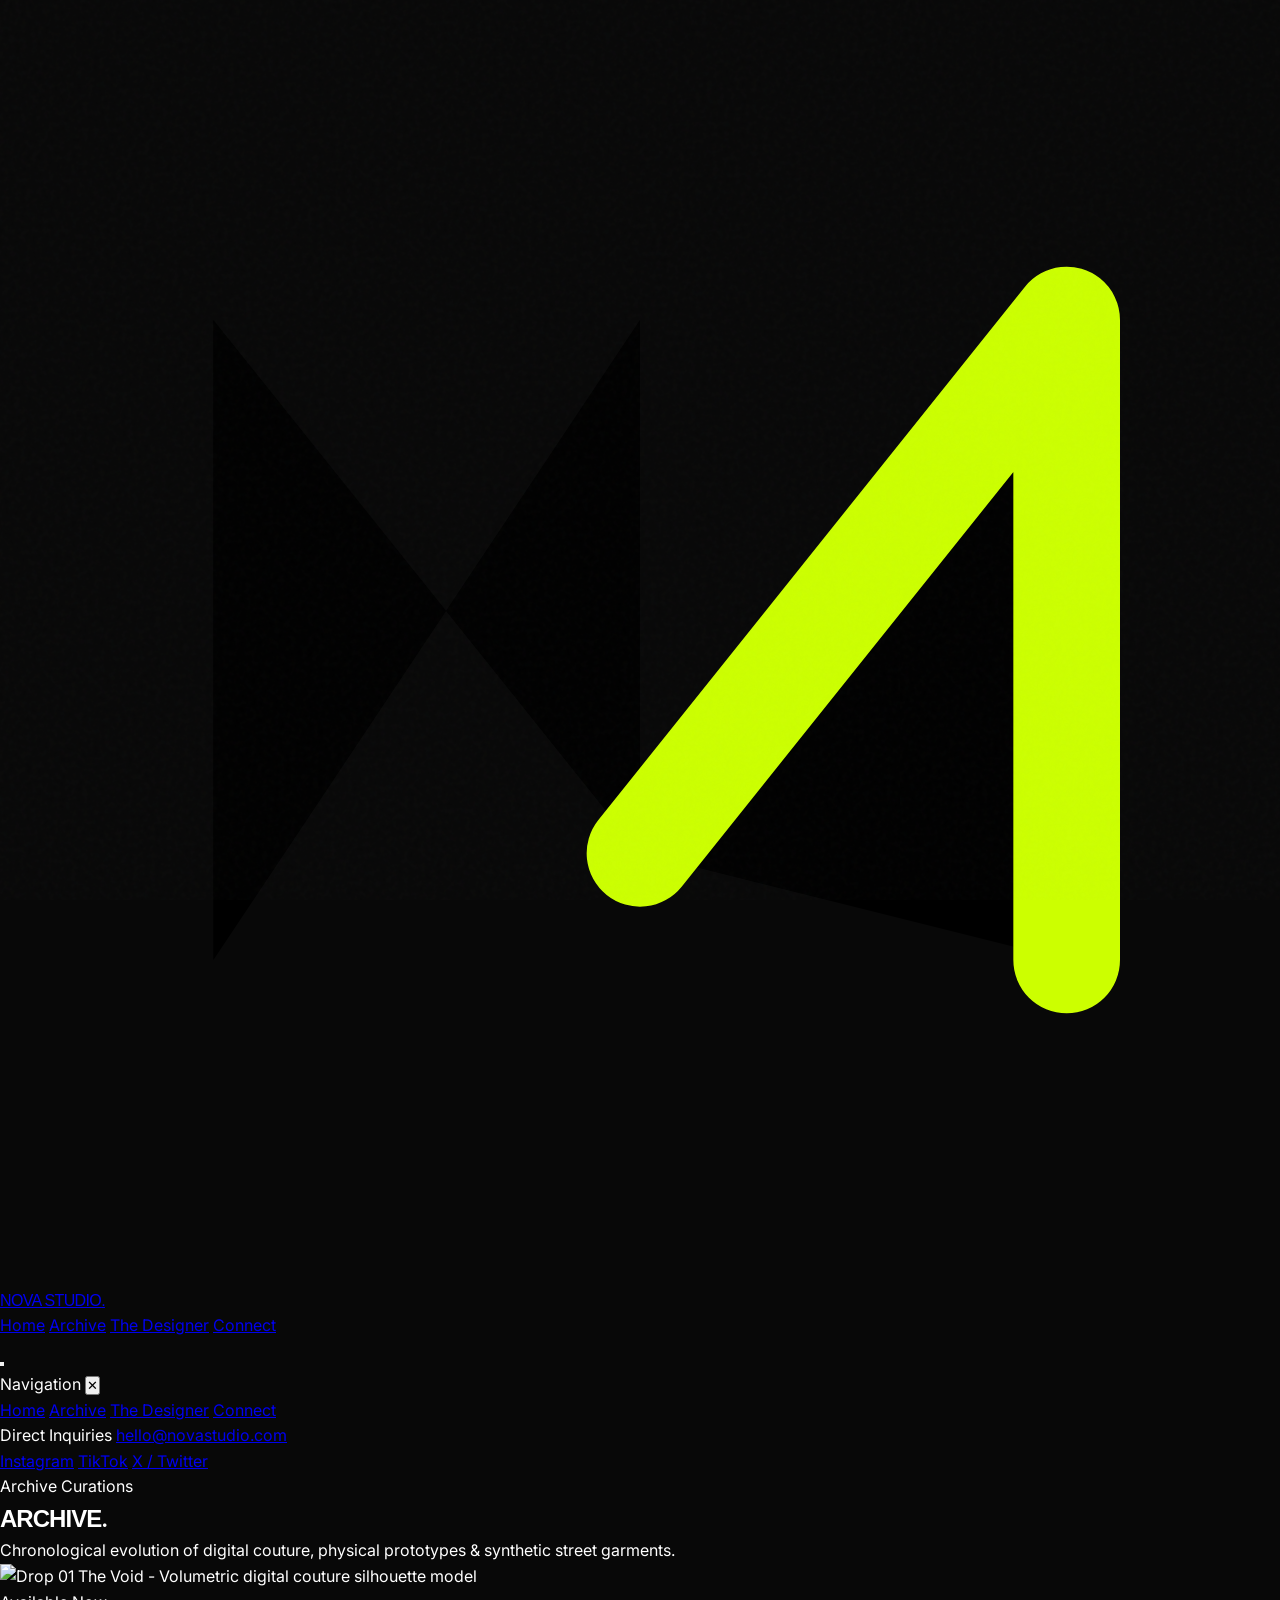
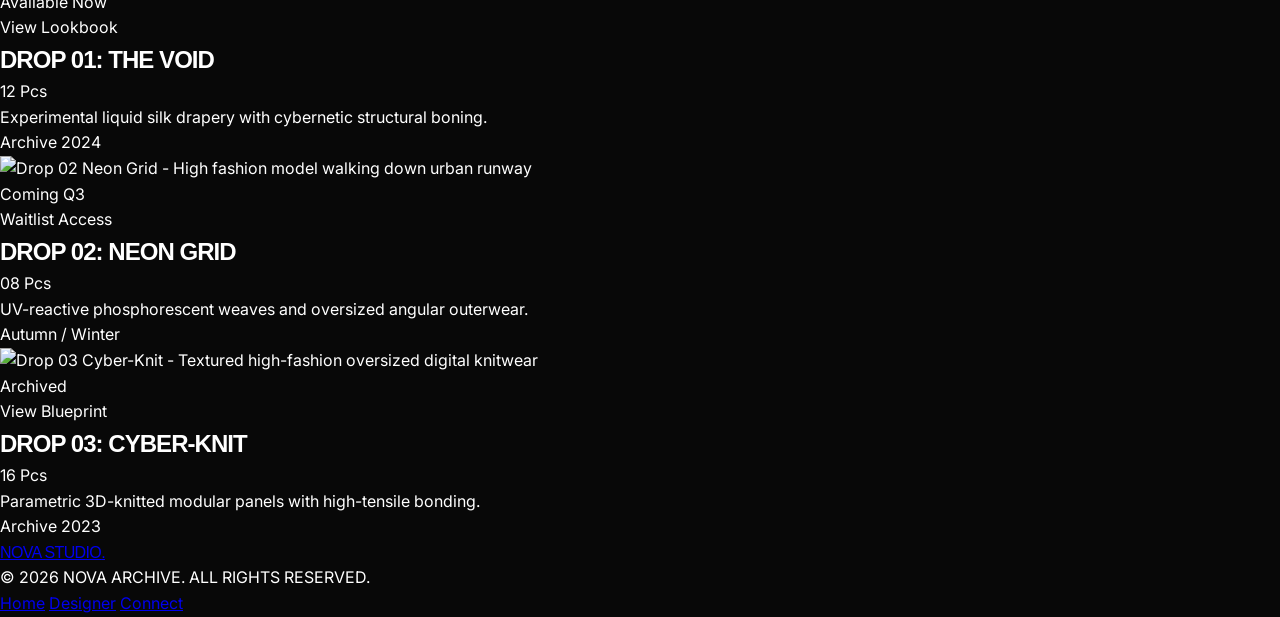
==== collections.html @ a5603a93 "feat: full SEO, mobile nav drawer, favicon/logo, hero image fix, cursor optimization, sitemap, robot" ====
<!DOCTYPE html>
<html lang="en" class="scroll-smooth">
<head>
    <meta charset="UTF-8">
    <meta name="viewport" content="width=device-width, initial-scale=1.0">
    
    <!-- Primary SEO Meta Tags -->
    <title>Archive & Collections | NOVA DESIGN STUDIO | Digital Couture Drops</title>
    <meta name="title" content="Archive & Collections | NOVA DESIGN STUDIO | Digital Couture Drops">
    <meta name="description" content="Explore chronological archive drops by NOVA DESIGN STUDIO. Cyber-knit textiles, liquid silks, and virtual garments crafted for digital avatars and physical runways.">
    <meta name="keywords" content="Nova collections, digital couture archive, fashion drops, virtual garments, 3D fashion editorial, cyber streetwear">
    <meta name="author" content="NOVA DESIGN STUDIO">
    <meta name="robots" content="index, follow, max-image-preview:large, max-snippet:-1, max-video-preview:-1">
    <link rel="canonical" href="https://nova-design-studio.onrender.com/collections.html">

    <!-- Favicon & Brand Icons -->
    <link rel="icon" type="image/svg+xml" href="favicon.svg">
    <link rel="apple-touch-icon" href="favicon.svg">
    <meta name="theme-color" content="#080808">

    <!-- Open Graph / Facebook -->
    <meta property="og:type" content="website">
    <meta property="og:url" content="https://nova-design-studio.onrender.com/collections.html">
    <meta property="og:site_name" content="NOVA DESIGN STUDIO">
    <meta property="og:title" content="Archive & Collections | NOVA DESIGN STUDIO">
    <meta property="og:description" content="Chronological evolution of digital couture and cyber streetwear. Discover the latest limited drops.">
    <meta property="og:image" content="https://images.unsplash.com/photo-1539109132314-3477524c8d35?ixlib=rb-1.2.1&auto=format&fit=crop&w=1200&q=80">

    <!-- Twitter / X -->
    <meta property="twitter:card" content="summary_large_image">
    <meta property="twitter:url" content="https://nova-design-studio.onrender.com/collections.html">
    <meta property="twitter:title" content="Archive & Collections | NOVA DESIGN STUDIO">
    <meta property="twitter:description" content="Chronological evolution of digital couture and cyber streetwear. Discover the latest limited drops.">
    <meta property="twitter:image" content="https://images.unsplash.com/photo-1539109132314-3477524c8d35?ixlib=rb-1.2.1&auto=format&fit=crop&w=1200&q=80">

    <!-- Structured Data (JSON-LD) -->
    <script type="application/ld+json">
    {
      "@context": "https://schema.org",
      "@type": "CollectionPage",
      "name": "NOVA DESIGN STUDIO Archive & Collections",
      "url": "https://nova-design-studio.onrender.com/collections.html",
      "description": "Chronological evolution of digital couture and experimental streetwear drops.",
      "mainEntity": {
        "@type": "ItemList",
        "itemListElement": [
          {
            "@type": "ListItem",
            "position": 1,
            "name": "Drop 01: The Void (Archive 2024)"
          },
          {
            "@type": "ListItem",
            "position": 2,
            "name": "Drop 02: Neon Grid (Edition 2024)"
          },
          {
            "@type": "ListItem",
            "position": 3,
            "name": "Drop 03: Cyber-Knit (Archive 2023)"
          }
        ]
      }
    }
    </script>

    <!-- Tailwind CSS CDN -->
    <script src="https://cdn.tailwindcss.com"></script>
    <script>
        tailwind.config = {
            theme: {
                extend: {
                    colors: {
                        'nova-black': '#080808',
                        'nova-neon': '#ccff00',
                        'nova-gray': '#1a1a1a',
                    }
                }
            }
        }
    </script>
    <link rel="stylesheet" href="css/nova.css">
    <script src="js/nova.js" defer></script>
</head>
<body class="antialiased bg-[#080808] text-white selection:bg-[#ccff00] selection:text-black">

    <!-- Global Header -->
    <header>
        <nav class="fixed top-0 left-0 w-full z-50 px-6 sm:px-10 py-6 sm:py-8 flex justify-between items-center backdrop-blur-md bg-[#080808]/50 border-b border-white/5 transition-all duration-300">
            <!-- Brand Logo -->
            <a href="index.html" class="flex items-center space-x-3 group" aria-label="NOVA STUDIO Home">
                <div class="w-8 h-8 rounded-lg border border-white/20 bg-white/5 flex items-center justify-center group-hover:border-[#ccff00] transition-colors">
                    <svg viewBox="0 0 24 24" class="w-4 h-4 fill-none stroke-current text-white group-hover:text-[#ccff00] transition-colors" stroke-width="2">
                        <path d="M4 18V6l8 10V6" stroke-linecap="round" stroke-linejoin="round"/>
                        <path d="M12 16l8-10v12" stroke="#ccff00" stroke-linecap="round" stroke-linejoin="round"/>
                    </svg>
                </div>
                <span class="text-xl sm:text-2xl font-bold tracking-tighter brand-font">NOVA STUDIO<span class="text-[#ccff00]">.</span></span>
            </a>

            <!-- Desktop Navigation Links -->
            <div class="hidden md:flex items-center space-x-10 text-[11px] uppercase font-bold tracking-[0.3em]">
                <a href="index.html" class="hover-link text-gray-300 hover:text-white">Home</a>
                <a href="collections.html" class="hover-link active-nav text-[#ccff00]" aria-current="page">Archive</a>
                <a href="designer.html" class="hover-link text-gray-300 hover:text-white">The Designer</a>
                <a href="connect.html" class="hover-link text-gray-300 hover:text-white">Connect</a>
            </div>

            <!-- Mobile Hamburger Button -->
            <button id="mobile-menu-btn" class="md:hidden flex flex-col justify-center items-end w-10 h-10 space-y-1.5 focus:outline-none focus-visible:ring-2 focus-visible:ring-[#ccff00] p-1 rounded" aria-label="Toggle Navigation Menu" aria-expanded="false">
                <span class="w-7 h-0.5 bg-white transition-transform"></span>
                <span class="w-5 h-0.5 bg-[#ccff00] transition-all"></span>
                <span class="w-6 h-0.5 bg-white transition-transform"></span>
            </button>
        </nav>
    </header>

    <!-- Mobile Slide-over Drawer -->
    <div id="mobile-menu-drawer" class="fixed inset-0 z-[100] hidden opacity-0 transition-opacity duration-300 mobile-nav-overlay" role="dialog" aria-modal="true" aria-label="Mobile Navigation Menu">
        <div class="absolute inset-0 bg-black/80 backdrop-blur-xl" id="mobile-menu-close"></div>
        <div class="absolute top-0 right-0 w-full sm:w-80 h-full bg-[#0d0d0d] border-l border-white/10 p-8 flex flex-col justify-between transform translate-x-full mobile-nav-panel">
            <div>
                <div class="flex justify-between items-center mb-12">
                    <span class="text-xs uppercase font-bold tracking-[0.3em] text-[#ccff00]">Navigation</span>
                    <button class="text-white hover:text-[#ccff00] p-2 text-xl focus:outline-none" aria-label="Close menu" onclick="document.getElementById('mobile-menu-close').click()">
                        ✕
                    </button>
                </div>
                <nav class="flex flex-col space-y-6 text-xl uppercase font-black tracking-tight">
                    <a href="index.html" class="mobile-nav-link text-gray-300 hover:text-white">Home</a>
                    <a href="collections.html" class="mobile-nav-link text-[#ccff00]">Archive</a>
                    <a href="designer.html" class="mobile-nav-link text-gray-300 hover:text-white">The Designer</a>
                    <a href="connect.html" class="mobile-nav-link text-gray-300 hover:text-white">Connect</a>
                </nav>
            </div>
            <div class="pt-8 border-t border-white/10">
                <span class="text-[10px] uppercase font-bold tracking-[0.3em] text-gray-500 block mb-4">Direct Inquiries</span>
                <a href="mailto:hello@novastudio.com" class="text-sm font-light text-gray-300 hover:text-[#ccff00] transition-colors">hello@novastudio.com</a>
                <div class="flex space-x-6 mt-6 text-xs text-gray-400 font-semibold tracking-wider">
                    <a href="#" class="hover:text-[#ccff00]">Instagram</a>
                    <a href="#" class="hover:text-[#ccff00]">TikTok</a>
                    <a href="#" class="hover:text-[#ccff00]">X / Twitter</a>
                </div>
            </div>
        </div>
    </div>

    <!-- Header Section -->
    <main>
        <section class="pt-36 sm:pt-48 pb-12 sm:pb-16 px-6 sm:px-10 max-w-7xl mx-auto">
            <div class="nova-reveal">
                <span class="text-[#ccff00] text-[10px] uppercase font-bold tracking-[0.4em] mb-4 block">Archive Curations</span>
                <h1 class="text-5xl sm:text-7xl md:text-8xl font-black tracking-tighter uppercase mb-6 leading-none">
                    ARCHIVE<span class="editorial-serif italic font-normal text-[#ccff00]">.</span>
                </h1>
                <p class="text-gray-400 text-xs sm:text-sm font-semibold tracking-[0.25em] uppercase max-w-xl">
                    Chronological evolution of digital couture, physical prototypes & synthetic street garments.
                </p>
            </div>
        </section>

        <!-- Collections Grid -->
        <section class="pb-36 px-6 sm:px-10 max-w-7xl mx-auto" aria-label="Collections Grid">
            <div class="grid grid-cols-1 md:grid-cols-2 lg:grid-cols-3 gap-8 sm:gap-10">
                
                <!-- Drop 01 -->
                <article class="nova-reveal group border border-white/10 bg-[#0e0e0e] p-4 rounded-sm transition-all duration-500 hover:border-[#ccff00]/50 hover:shadow-2xl">
                    <div class="relative overflow-hidden aspect-[3/4] mb-5 bg-neutral-900">
                        <img src="https://images.unsplash.com/photo-1539109132314-3477524c8d35?ixlib=rb-1.2.1&auto=format&fit=crop&w=1000&q=80" 
                             alt="Drop 01 The Void - Volumetric digital couture silhouette model" 
                             class="w-full h-full object-cover grayscale transition-all duration-700 group-hover:grayscale-0 group-hover:scale-105"
                             loading="lazy">
                        <div class="absolute top-4 left-4 bg-black/70 backdrop-blur-md px-3 py-1 text-[9px] uppercase tracking-widest font-bold text-[#ccff00] border border-[#ccff00]/30">
                            Available Now
                        </div>
                        <div class="absolute inset-0 bg-black/50 opacity-0 group-hover:opacity-100 transition-opacity flex items-center justify-center">
                            <span class="text-[10px] font-black tracking-[0.4em] uppercase border border-white px-6 py-2.5 bg-black/60 backdrop-blur-sm text-white group-hover:bg-[#ccff00] group-hover:text-black group-hover:border-[#ccff00] transition-colors">
                                View Lookbook
                            </span>
                        </div>
                    </div>
                    <div class="flex justify-between items-baseline mb-2">
                        <h2 class="text-lg font-black tracking-tight uppercase group-hover:text-[#ccff00] transition-colors">Drop 01: The Void</h2>
                        <span class="text-xs font-mono text-gray-500">12 Pcs</span>
                    </div>
                    <p class="text-gray-400 text-xs font-light mb-3">Experimental liquid silk drapery with cybernetic structural boning.</p>
                    <div class="text-[10px] uppercase tracking-widest text-[#ccff00] font-bold">Archive 2024</div>
                </article>

                <!-- Drop 02 -->
                <article class="nova-reveal group border border-white/10 bg-[#0e0e0e] p-4 rounded-sm transition-all duration-500 hover:border-[#ccff00]/50 hover:shadow-2xl" style="transition-delay: 100ms;">
                    <div class="relative overflow-hidden aspect-[3/4] mb-5 bg-neutral-900">
                        <img src="https://images.unsplash.com/photo-1483985988355-763728e1935b?ixlib=rb-1.2.1&auto=format&fit=crop&w=1000&q=80" 
                             alt="Drop 02 Neon Grid - High fashion model walking down urban runway" 
                             class="w-full h-full object-cover grayscale transition-all duration-700 group-hover:grayscale-0 group-hover:scale-105"
                             loading="lazy">
                        <div class="absolute top-4 left-4 bg-black/70 backdrop-blur-md px-3 py-1 text-[9px] uppercase tracking-widest font-bold text-white border border-white/20">
                            Coming Q3
                        </div>
                        <div class="absolute inset-0 bg-black/50 opacity-0 group-hover:opacity-100 transition-opacity flex items-center justify-center">
                            <span class="text-[10px] font-black tracking-[0.4em] uppercase border border-white px-6 py-2.5 bg-black/60 backdrop-blur-sm text-white group-hover:bg-[#ccff00] group-hover:text-black group-hover:border-[#ccff00] transition-colors">
                                Waitlist Access
                            </span>
                        </div>
                    </div>
                    <div class="flex justify-between items-baseline mb-2">
                        <h2 class="text-lg font-black tracking-tight uppercase group-hover:text-[#ccff00] transition-colors">Drop 02: Neon Grid</h2>
                        <span class="text-xs font-mono text-gray-500">08 Pcs</span>
                    </div>
                    <p class="text-gray-400 text-xs font-light mb-3">UV-reactive phosphorescent weaves and oversized angular outerwear.</p>
                    <div class="text-[10px] uppercase tracking-widest text-gray-500 font-bold">Autumn / Winter</div>
                </article>

                <!-- Drop 03 -->
                <article class="nova-reveal group border border-white/10 bg-[#0e0e0e] p-4 rounded-sm transition-all duration-500 hover:border-[#ccff00]/50 hover:shadow-2xl" style="transition-delay: 200ms;">
                    <div class="relative overflow-hidden aspect-[3/4] mb-5 bg-neutral-900">
                        <img src="https://images.unsplash.com/photo-1490481651871-ab68de25d43d?ixlib=rb-1.2.1&auto=format&fit=crop&w=1000&q=80" 
                             alt="Drop 03 Cyber-Knit - Textured high-fashion oversized digital knitwear" 
                             class="w-full h-full object-cover grayscale transition-all duration-700 group-hover:grayscale-0 group-hover:scale-105"
                             loading="lazy">
                        <div class="absolute top-4 left-4 bg-black/70 backdrop-blur-md px-3 py-1 text-[9px] uppercase tracking-widest font-bold text-gray-300 border border-white/20">
                            Archived
                        </div>
                        <div class="absolute inset-0 bg-black/50 opacity-0 group-hover:opacity-100 transition-opacity flex items-center justify-center">
                            <span class="text-[10px] font-black tracking-[0.4em] uppercase border border-white px-6 py-2.5 bg-black/60 backdrop-blur-sm text-white group-hover:bg-[#ccff00] group-hover:text-black group-hover:border-[#ccff00] transition-colors">
                                View Blueprint
                            </span>
                        </div>
                    </div>
                    <div class="flex justify-between items-baseline mb-2">
                        <h2 class="text-lg font-black tracking-tight uppercase group-hover:text-[#ccff00] transition-colors">Drop 03: Cyber-Knit</h2>
                        <span class="text-xs font-mono text-gray-500">16 Pcs</span>
                    </div>
                    <p class="text-gray-400 text-xs font-light mb-3">Parametric 3D-knitted modular panels with high-tensile bonding.</p>
                    <div class="text-[10px] uppercase tracking-widest text-gray-500 font-bold">Archive 2023</div>
                </article>

            </div>
        </section>
    </main>

    <!-- Global Footer -->
    <footer class="py-16 px-6 sm:px-10 border-t border-white/10 bg-[#060606] text-center">
        <div class="max-w-7xl mx-auto flex flex-col sm:flex-row justify-between items-center gap-6">
            <a href="index.html" class="flex items-center space-x-3">
                <span class="text-xl font-black tracking-tighter brand-font">NOVA STUDIO<span class="text-[#ccff00]">.</span></span>
            </a>
            <div class="text-[9px] uppercase tracking-[0.4em] text-gray-500 font-bold">
                &copy; <span class="copyright-year">2026</span> NOVA ARCHIVE. ALL RIGHTS RESERVED.
            </div>
            <div class="text-xs text-gray-400 space-x-6">
                <a href="index.html" class="hover:text-[#ccff00]">Home</a>
                <a href="designer.html" class="hover:text-[#ccff00]">Designer</a>
                <a href="connect.html" class="hover:text-[#ccff00]">Connect</a>
            </div>
        </div>
    </footer>

</body>
</html>
---- css/nova.css ----
@import url('https://fonts.googleapis.com/css2?family=Syncopate:wght@400;700&family=Tenor+Sans&family=Inter:wght@300;400;500;600;700&display=swap');

:root {
    --nova-black: #080808;
    --nova-card-bg: #0e0e0e;
    --nova-white: #ffffff;
    --nova-neon: #ccff00; /* Neon Lime */
    --nova-gray: #1a1a1a;
    --nova-muted: #888888;
    --nova-border: rgba(255, 255, 255, 0.12);
}

* {
    margin: 0;
    padding: 0;
    box-sizing: border-box;
}

/* Enable custom cursor styling ONLY on devices that support hover with mouse/fine pointer */
@media (hover: hover) and (pointer: fine) {
    *, a, button, input, textarea, select {
        cursor: none !important;
    }
}

html {
    scroll-behavior: smooth;
    background-color: var(--nova-black);
}

body {
    background-color: var(--nova-black);
    color: var(--nova-white);
    font-family: 'Inter', -apple-system, BlinkMacSystemFont, "Segoe UI", Roboto, sans-serif;
    overflow-x: hidden;
    line-height: 1.6;
    -webkit-font-smoothing: antialiased;
    -moz-osx-font-smoothing: grayscale;
    position: relative;
    min-height: 100vh;
}

/* Subtle Film Grain / Noise Overlay (Lightweight SVG Data URI) */
body::after {
    content: "";
    position: fixed;
    inset: 0;
    width: 100%;
    height: 100%;
    background-image: url("data:image/svg+xml,%3Csvg viewBox='0 0 200 200' xmlns='http://www.w3.org/2000/svg'%3E%3Cfilter id='noiseFilter'%3E%3CfeTurbulence type='fractalNoise' baseFrequency='0.8' numOctaves='3' stitchTiles='stitch'/%3E%3C/filter%3E%3Crect width='100%25' height='100%25' filter='url(%23noiseFilter)' opacity='0.04'/%3E%3C/svg%3E");
    pointer-events: none;
    z-index: 95;
    opacity: 0.6;
}

/* Custom Cursor */
.custom-cursor {
    position: fixed;
    top: 0;
    left: 0;
    width: 8px;
    height: 8px;
    background: var(--nova-neon);
    border-radius: 50%;
    pointer-events: none;
    z-index: 9999;
    transform: translate3d(-100px, -100px, 0);
    transition: width 0.25s cubic-bezier(0.16, 1, 0.3, 1),
                height 0.25s cubic-bezier(0.16, 1, 0.3, 1),
                background-color 0.25s ease,
                opacity 0.2s ease;
    mix-blend-mode: difference;
    box-shadow: 0 0 10px rgba(204, 255, 0, 0.6);
}

.cursor-follower {
    position: fixed;
    top: 0;
    left: 0;
    width: 36px;
    height: 36px;
    border: 1.5px solid rgba(255, 255, 255, 0.8);
    border-radius: 50%;
    pointer-events: none;
    z-index: 9998;
    transform: translate3d(-100px, -100px, 0);
    transition: width 0.25s cubic-bezier(0.16, 1, 0.3, 1),
                height 0.25s cubic-bezier(0.16, 1, 0.3, 1),
                border-color 0.25s ease,
                background-color 0.25s ease,
                opacity 0.2s ease;
    mix-blend-mode: difference;
}

/* Cursor Hover states */
body.cursor-hover .custom-cursor {
    width: 14px;
    height: 14px;
    background: var(--nova-neon);
    box-shadow: 0 0 16px rgba(204, 255, 0, 0.9);
}

body.cursor-hover .cursor-follower {
    width: 58px;
    height: 58px;
    border-color: var(--nova-neon);
    background: rgba(204, 255, 0, 0.12);
}

body.cursor-hidden .custom-cursor,
body.cursor-hidden .cursor-follower {
    opacity: 0;
}

/* Hide custom cursor on touch/mobile screens */
@media (pointer: coarse), (hover: none) {
    .custom-cursor,
    .cursor-follower {
        display: none !important;
    }
}

/* Typography */
h1, h2, h3, h4, .brand-font {
    font-family: 'Syncopate', sans-serif;
    letter-spacing: -0.04em;
    text-transform: uppercase;
}

.editorial-serif {
    font-family: 'Tenor Sans', serif;
    letter-spacing: normal;
}

/* Text glow & Neon accents */
.text-nova-neon {
    color: var(--nova-neon);
}

.bg-nova-neon {
    background-color: var(--nova-neon);
}

.border-nova-neon {
    border-color: var(--nova-neon);
}

.shadow-neon-glow {
    box-shadow: 0 0 25px rgba(204, 255, 0, 0.35);
}

/* Atmospheric Vignette */
.bg-radial-vignette {
    background: radial-gradient(circle at 50% 50%, transparent 40%, rgba(8, 8, 8, 0.85) 100%);
}

/* Reveal Animations */
.nova-reveal {
    opacity: 0;
    transform: translateY(35px);
    transition: opacity 0.9s cubic-bezier(0.16, 1, 0.3, 1), transform 0.9s cubic-bezier(0.16, 1, 0.3, 1);
    will-change: opacity, transform;
}

.nova-reveal.active {
    opacity: 1;
    transform: translateY(0);
}

/* Magnetic Link Underline Animation */
.hover-link {
    position: relative;
    overflow: hidden;
    display: inline-block;
}

.hover-link::after {
    content: "";
    position: absolute;
    bottom: -2px;
    left: 0;
    width: 100%;
    height: 1.5px;
    background: var(--nova-neon);
    transform: scaleX(0);
    transform-origin: right;
    transition: transform 0.4s cubic-bezier(0.2, 0.6, 0.2, 1);
}

.hover-link:hover::after,
.hover-link.active-nav::after {
    transform: scaleX(1);
    transform-origin: left;
}

/* Mobile Menu Transitions */
.mobile-nav-overlay {
    transition: opacity 0.4s ease, visibility 0.4s ease;
}

.mobile-nav-panel {
    transition: transform 0.45s cubic-bezier(0.16, 1, 0.3, 1);
}

/* Smooth Focus Outlines for Accessibility */
a:focus-visible, button:focus-visible, input:focus-visible, textarea:focus-visible {
    outline: 2px solid var(--nova-neon);
    outline-offset: 3px;
}

/* Custom Scrollbar */
::-webkit-scrollbar {
    width: 6px;
}
::-webkit-scrollbar-track {
    background: var(--nova-black);
}
::-webkit-scrollbar-thumb {
    background: #262626;
    border-radius: 3px;
}
::-webkit-scrollbar-thumb:hover {
    background: var(--nova-neon);
}
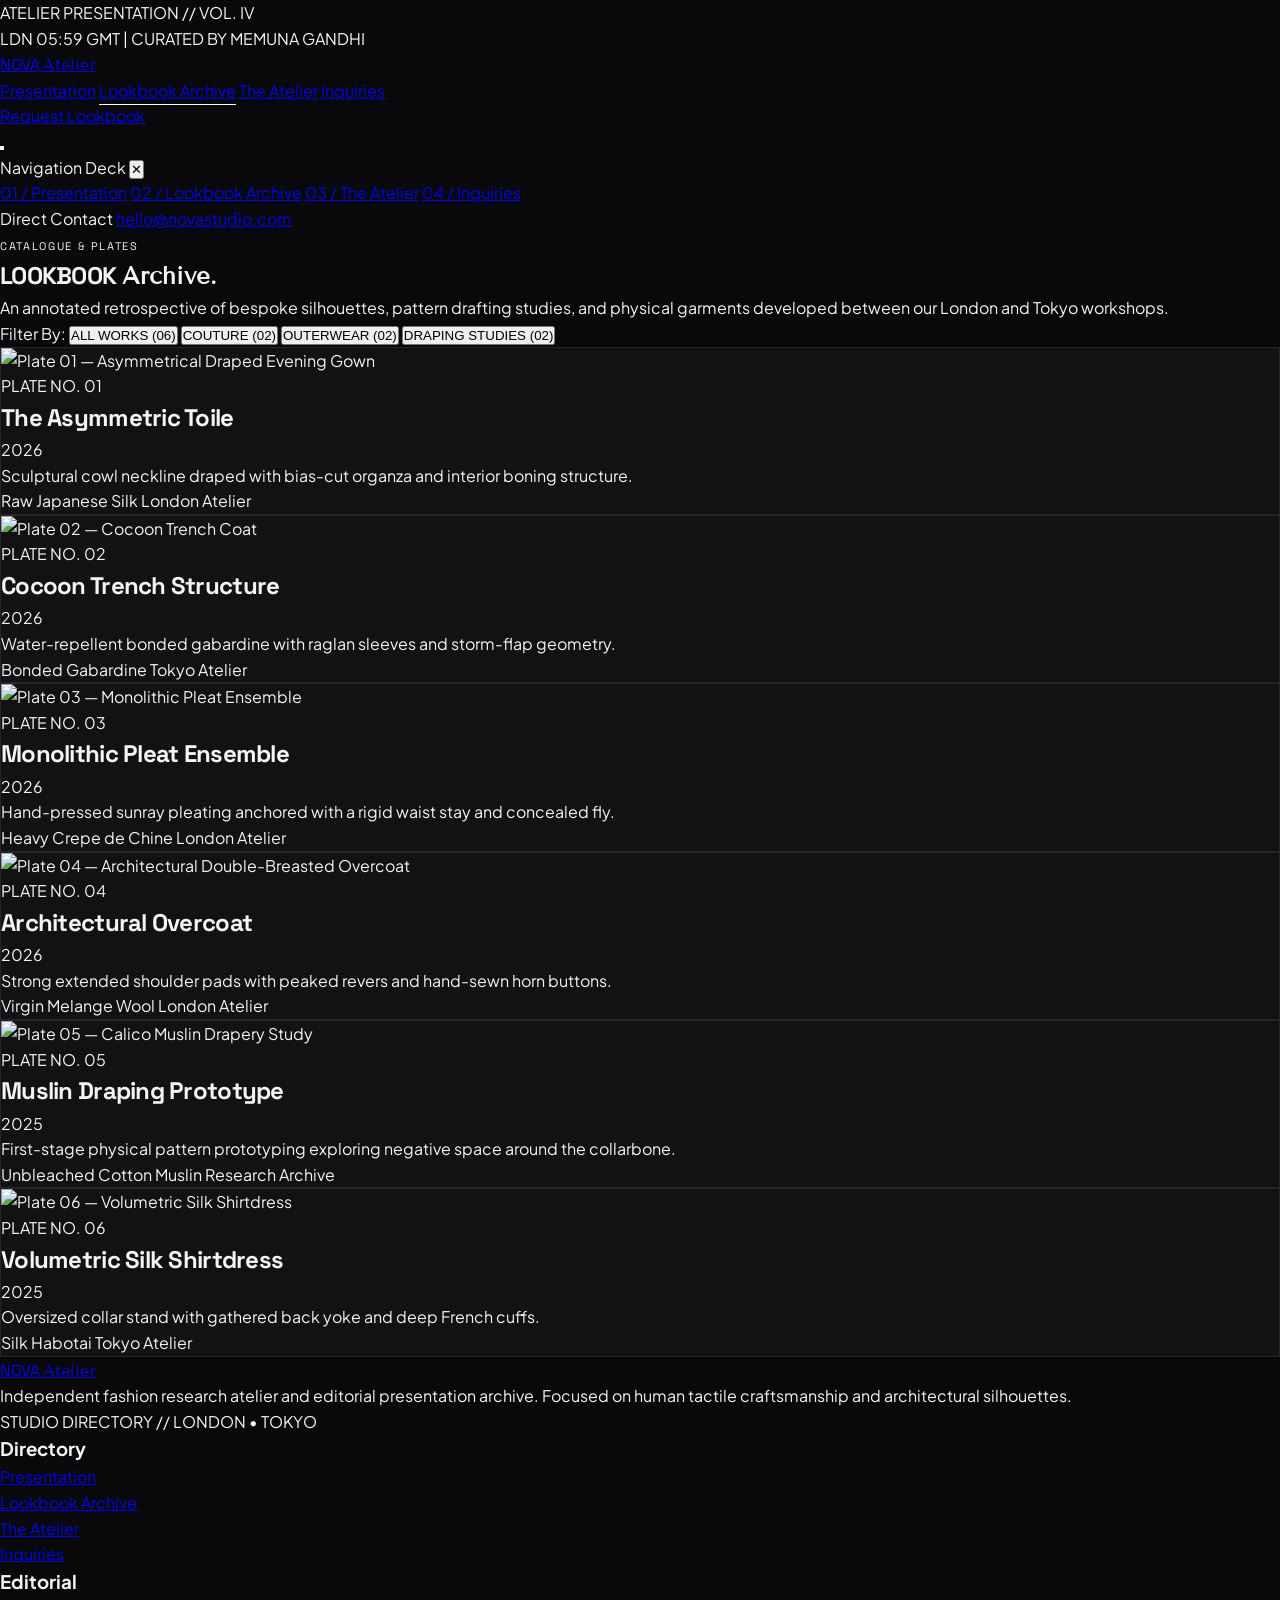
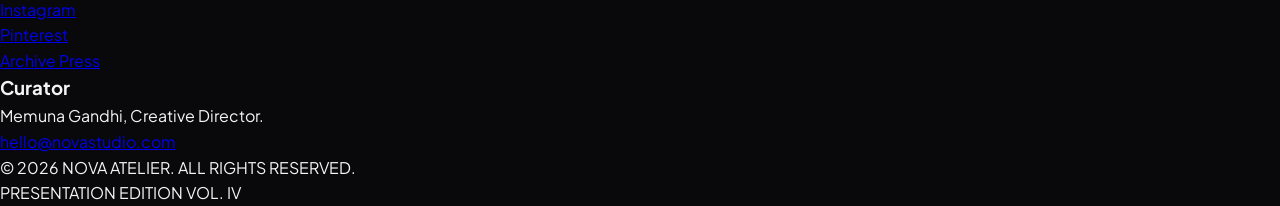
==== commit 0796c6aa: "feat: redesign into human-crafted editorial presentation and atelier archive" ====
--- a/collections.html
+++ b/collections.html
@@ -3,256 +3,328 @@
 <head>
     <meta charset="UTF-8">
     <meta name="viewport" content="width=device-width, initial-scale=1.0">
+    <title>Lookbook Archive & Curated Catalog — NOVA ATELIER</title>
     
-    <!-- Primary SEO Meta Tags -->
-    <title>Archive & Collections | NOVA DESIGN STUDIO | Digital Couture Drops</title>
-    <meta name="title" content="Archive & Collections | NOVA DESIGN STUDIO | Digital Couture Drops">
-    <meta name="description" content="Explore chronological archive drops by NOVA DESIGN STUDIO. Cyber-knit textiles, liquid silks, and virtual garments crafted for digital avatars and physical runways.">
-    <meta name="keywords" content="Nova collections, digital couture archive, fashion drops, virtual garments, 3D fashion editorial, cyber streetwear">
-    <meta name="author" content="NOVA DESIGN STUDIO">
-    <meta name="robots" content="index, follow, max-image-preview:large, max-snippet:-1, max-video-preview:-1">
-    <link rel="canonical" href="https://nova-design-studio.onrender.com/collections.html">
-
-    <!-- Favicon & Brand Icons -->
-    <link rel="icon" type="image/svg+xml" href="favicon.svg">
-    <link rel="apple-touch-icon" href="favicon.svg">
-    <meta name="theme-color" content="#080808">
-
-    <!-- Open Graph / Facebook -->
+    <meta name="title" content="Lookbook Archive & Curated Catalog — NOVA ATELIER">
+    <meta name="description" content="Explore the chronological collection archive of architectural silhouettes, bespoke draping studies, and tailoring pieces by Memuna Gandhi.">
+    <meta name="keywords" content="fashion archive, couture lookbook, atelier collections, architectural fashion, runway catalog">
+    <meta name="author" content="Memuna Gandhi">
+    <meta name="robots" content="index, follow">
+
     <meta property="og:type" content="website">
     <meta property="og:url" content="https://nova-design-studio.onrender.com/collections.html">
-    <meta property="og:site_name" content="NOVA DESIGN STUDIO">
-    <meta property="og:title" content="Archive & Collections | NOVA DESIGN STUDIO">
-    <meta property="og:description" content="Chronological evolution of digital couture and cyber streetwear. Discover the latest limited drops.">
-    <meta property="og:image" content="https://images.unsplash.com/photo-1539109132314-3477524c8d35?ixlib=rb-1.2.1&auto=format&fit=crop&w=1200&q=80">
-
-    <!-- Twitter / X -->
-    <meta property="twitter:card" content="summary_large_image">
-    <meta property="twitter:url" content="https://nova-design-studio.onrender.com/collections.html">
-    <meta property="twitter:title" content="Archive & Collections | NOVA DESIGN STUDIO">
-    <meta property="twitter:description" content="Chronological evolution of digital couture and cyber streetwear. Discover the latest limited drops.">
-    <meta property="twitter:image" content="https://images.unsplash.com/photo-1539109132314-3477524c8d35?ixlib=rb-1.2.1&auto=format&fit=crop&w=1200&q=80">
-
-    <!-- Structured Data (JSON-LD) -->
-    <script type="application/ld+json">
-    {
-      "@context": "https://schema.org",
-      "@type": "CollectionPage",
-      "name": "NOVA DESIGN STUDIO Archive & Collections",
-      "url": "https://nova-design-studio.onrender.com/collections.html",
-      "description": "Chronological evolution of digital couture and experimental streetwear drops.",
-      "mainEntity": {
-        "@type": "ItemList",
-        "itemListElement": [
-          {
-            "@type": "ListItem",
-            "position": 1,
-            "name": "Drop 01: The Void (Archive 2024)"
-          },
-          {
-            "@type": "ListItem",
-            "position": 2,
-            "name": "Drop 02: Neon Grid (Edition 2024)"
-          },
-          {
-            "@type": "ListItem",
-            "position": 3,
-            "name": "Drop 03: Cyber-Knit (Archive 2023)"
-          }
-        ]
-      }
-    }
-    </script>
-
-    <!-- Tailwind CSS CDN -->
+    <meta property="og:title" content="Lookbook Archive & Curated Catalog — NOVA ATELIER">
+    <meta property="og:description" content="Chronological archive of architectural silhouettes and bespoke draping studies.">
+    <meta property="og:image" content="https://images.unsplash.com/photo-1539109132314-3477524c8d35?auto=format&fit=crop&w=1200&q=80">
+
+    <link rel="icon" type="image/svg+xml" href="favicon.svg">
+    <link rel="canonical" href="https://nova-design-studio.onrender.com/collections.html">
+
     <script src="https://cdn.tailwindcss.com"></script>
-    <script>
-        tailwind.config = {
-            theme: {
-                extend: {
-                    colors: {
-                        'nova-black': '#080808',
-                        'nova-neon': '#ccff00',
-                        'nova-gray': '#1a1a1a',
-                    }
-                }
-            }
-        }
-    </script>
     <link rel="stylesheet" href="css/nova.css">
     <script src="js/nova.js" defer></script>
 </head>
-<body class="antialiased bg-[#080808] text-white selection:bg-[#ccff00] selection:text-black">
-
-    <!-- Global Header -->
+<body class="bg-[#09090b] text-[#f4f4f5] antialiased selection:bg-white selection:text-black">
+
+    <!-- Header -->
     <header>
-        <nav class="fixed top-0 left-0 w-full z-50 px-6 sm:px-10 py-6 sm:py-8 flex justify-between items-center backdrop-blur-md bg-[#080808]/50 border-b border-white/5 transition-all duration-300">
-            <!-- Brand Logo -->
-            <a href="index.html" class="flex items-center space-x-3 group" aria-label="NOVA STUDIO Home">
-                <div class="w-8 h-8 rounded-lg border border-white/20 bg-white/5 flex items-center justify-center group-hover:border-[#ccff00] transition-colors">
-                    <svg viewBox="0 0 24 24" class="w-4 h-4 fill-none stroke-current text-white group-hover:text-[#ccff00] transition-colors" stroke-width="2">
-                        <path d="M4 18V6l8 10V6" stroke-linecap="round" stroke-linejoin="round"/>
-                        <path d="M12 16l8-10v12" stroke="#ccff00" stroke-linecap="round" stroke-linejoin="round"/>
-                    </svg>
-                </div>
-                <span class="text-xl sm:text-2xl font-bold tracking-tighter brand-font">NOVA STUDIO<span class="text-[#ccff00]">.</span></span>
-            </a>
-
-            <!-- Desktop Navigation Links -->
-            <div class="hidden md:flex items-center space-x-10 text-[11px] uppercase font-bold tracking-[0.3em]">
-                <a href="index.html" class="hover-link text-gray-300 hover:text-white">Home</a>
-                <a href="collections.html" class="hover-link active-nav text-[#ccff00]" aria-current="page">Archive</a>
-                <a href="designer.html" class="hover-link text-gray-300 hover:text-white">The Designer</a>
-                <a href="connect.html" class="hover-link text-gray-300 hover:text-white">Connect</a>
-            </div>
-
-            <!-- Mobile Hamburger Button -->
-            <button id="mobile-menu-btn" class="md:hidden flex flex-col justify-center items-end w-10 h-10 space-y-1.5 focus:outline-none focus-visible:ring-2 focus-visible:ring-[#ccff00] p-1 rounded" aria-label="Toggle Navigation Menu" aria-expanded="false">
-                <span class="w-7 h-0.5 bg-white transition-transform"></span>
-                <span class="w-5 h-0.5 bg-[#ccff00] transition-all"></span>
-                <span class="w-6 h-0.5 bg-white transition-transform"></span>
-            </button>
-        </nav>
+        <div class="fixed top-0 left-0 w-full z-50 bg-[#09090b]/90 backdrop-blur-md border-b border-white/10">
+            <div class="max-w-7xl mx-auto px-6 sm:px-10 py-2.5 flex justify-between items-center text-[10px] tracking-[0.25em] text-zinc-400 uppercase font-mono">
+                <span class="flex items-center space-x-2">
+                    <span class="w-1.5 h-1.5 rounded-full bg-white animate-pulse"></span>
+                    <span>ATELIER PRESENTATION // VOL. IV</span>
+                </span>
+                <div class="hidden sm:flex items-center space-x-6">
+                    <span id="atelier-clock">LDN ATELIER</span>
+                    <span class="text-zinc-600">|</span>
+                    <span>CURATED BY MEMUNA GANDHI</span>
+                </div>
+            </div>
+
+            <nav class="max-w-7xl mx-auto px-6 sm:px-10 py-5 flex justify-between items-center" aria-label="Main Navigation">
+                <a href="index.html" class="flex items-center space-x-3 group" aria-label="NOVA ATELIER Home">
+                    <span class="text-xl sm:text-2xl font-bold tracking-tight brand-font text-white">
+                        NOVA <span class="editorial-serif font-light text-zinc-400 italic">Atelier</span>
+                    </span>
+                </a>
+
+                <div class="hidden md:flex items-center space-x-8 text-[11px] uppercase font-medium tracking-[0.25em]">
+                    <a href="index.html" class="editorial-link text-zinc-400 hover:text-white">Presentation</a>
+                    <a href="collections.html" class="editorial-link active-link text-white" aria-current="page">Lookbook Archive</a>
+                    <a href="designer.html" class="editorial-link text-zinc-400 hover:text-white">The Atelier</a>
+                    <a href="connect.html" class="editorial-link text-zinc-400 hover:text-white">Inquiries</a>
+                </div>
+
+                <div class="hidden md:flex items-center">
+                    <a href="connect.html" class="text-[10px] uppercase font-semibold tracking-[0.2em] px-4 py-2 border border-white/20 hover:border-white hover:bg-white hover:text-black transition-all">
+                        Request Lookbook
+                    </a>
+                </div>
+
+                <button id="mobile-menu-btn" class="md:hidden flex flex-col justify-center items-end w-10 h-10 space-y-1.5 focus:outline-none focus-visible:ring-2 focus-visible:ring-white p-1 rounded" aria-label="Toggle Navigation Menu" aria-expanded="false">
+                    <span class="w-6 h-0.5 bg-white transition-transform"></span>
+                    <span class="w-4 h-0.5 bg-zinc-400 transition-all"></span>
+                    <span class="w-6 h-0.5 bg-white transition-transform"></span>
+                </button>
+            </nav>
+        </div>
     </header>
 
-    <!-- Mobile Slide-over Drawer -->
-    <div id="mobile-menu-drawer" class="fixed inset-0 z-[100] hidden opacity-0 transition-opacity duration-300 mobile-nav-overlay" role="dialog" aria-modal="true" aria-label="Mobile Navigation Menu">
-        <div class="absolute inset-0 bg-black/80 backdrop-blur-xl" id="mobile-menu-close"></div>
-        <div class="absolute top-0 right-0 w-full sm:w-80 h-full bg-[#0d0d0d] border-l border-white/10 p-8 flex flex-col justify-between transform translate-x-full mobile-nav-panel">
+    <!-- Mobile Drawer -->
+    <div id="mobile-menu-drawer" class="fixed inset-0 z-[100] hidden opacity-0 transition-opacity duration-300" role="dialog" aria-modal="true" aria-label="Mobile Navigation Menu">
+        <div class="absolute inset-0 bg-black/80 backdrop-blur-md" id="mobile-menu-close"></div>
+        <div class="absolute top-0 right-0 w-full sm:w-80 h-full bg-[#121214] border-l border-white/10 p-8 flex flex-col justify-between transform translate-x-full mobile-nav-panel">
             <div>
-                <div class="flex justify-between items-center mb-12">
-                    <span class="text-xs uppercase font-bold tracking-[0.3em] text-[#ccff00]">Navigation</span>
-                    <button class="text-white hover:text-[#ccff00] p-2 text-xl focus:outline-none" aria-label="Close menu" onclick="document.getElementById('mobile-menu-close').click()">
-                        ✕
-                    </button>
-                </div>
-                <nav class="flex flex-col space-y-6 text-xl uppercase font-black tracking-tight">
-                    <a href="index.html" class="mobile-nav-link text-gray-300 hover:text-white">Home</a>
-                    <a href="collections.html" class="mobile-nav-link text-[#ccff00]">Archive</a>
-                    <a href="designer.html" class="mobile-nav-link text-gray-300 hover:text-white">The Designer</a>
-                    <a href="connect.html" class="mobile-nav-link text-gray-300 hover:text-white">Connect</a>
+                <div class="flex justify-between items-center mb-10 pb-4 border-b border-white/10">
+                    <span class="text-xs uppercase font-mono tracking-widest text-zinc-400">Navigation Deck</span>
+                    <button class="text-white hover:text-zinc-300 p-2 text-xl focus:outline-none" aria-label="Close menu" onclick="document.getElementById('mobile-menu-close').click()">✕</button>
+                </div>
+                <nav class="flex flex-col space-y-6 text-xl tracking-tight">
+                    <a href="index.html" class="mobile-nav-link text-zinc-400 hover:text-white">01 / Presentation</a>
+                    <a href="collections.html" class="mobile-nav-link text-white font-bold">02 / Lookbook Archive</a>
+                    <a href="designer.html" class="mobile-nav-link text-zinc-400 hover:text-white">03 / The Atelier</a>
+                    <a href="connect.html" class="mobile-nav-link text-zinc-400 hover:text-white">04 / Inquiries</a>
                 </nav>
             </div>
-            <div class="pt-8 border-t border-white/10">
-                <span class="text-[10px] uppercase font-bold tracking-[0.3em] text-gray-500 block mb-4">Direct Inquiries</span>
-                <a href="mailto:hello@novastudio.com" class="text-sm font-light text-gray-300 hover:text-[#ccff00] transition-colors">hello@novastudio.com</a>
-                <div class="flex space-x-6 mt-6 text-xs text-gray-400 font-semibold tracking-wider">
-                    <a href="#" class="hover:text-[#ccff00]">Instagram</a>
-                    <a href="#" class="hover:text-[#ccff00]">TikTok</a>
-                    <a href="#" class="hover:text-[#ccff00]">X / Twitter</a>
-                </div>
+            <div class="pt-6 border-t border-white/10 text-xs text-zinc-400 space-y-2">
+                <span class="block uppercase font-mono text-[10px] tracking-widest text-zinc-500">Direct Contact</span>
+                <a href="mailto:hello@novastudio.com" class="text-white hover:underline">hello@novastudio.com</a>
             </div>
         </div>
     </div>
 
-    <!-- Header Section -->
-    <main>
-        <section class="pt-36 sm:pt-48 pb-12 sm:pb-16 px-6 sm:px-10 max-w-7xl mx-auto">
-            <div class="nova-reveal">
-                <span class="text-[#ccff00] text-[10px] uppercase font-bold tracking-[0.4em] mb-4 block">Archive Curations</span>
-                <h1 class="text-5xl sm:text-7xl md:text-8xl font-black tracking-tighter uppercase mb-6 leading-none">
-                    ARCHIVE<span class="editorial-serif italic font-normal text-[#ccff00]">.</span>
+    <!-- Main Content -->
+    <main class="pt-36 sm:pt-44 pb-32">
+        
+        <!-- Archive Header Section -->
+        <section class="px-6 sm:px-10 max-w-7xl mx-auto mb-16">
+            <div class="nova-reveal border-b border-white/10 pb-12">
+                <span class="mono-tag text-zinc-400 block mb-3">CATALOGUE &amp; PLATES</span>
+                <h1 class="text-5xl sm:text-7xl md:text-8xl font-bold tracking-tight uppercase brand-font mb-6 leading-none">
+                    LOOKBOOK <span class="editorial-serif font-light italic normal-case text-zinc-400">Archive.</span>
                 </h1>
-                <p class="text-gray-400 text-xs sm:text-sm font-semibold tracking-[0.25em] uppercase max-w-xl">
-                    Chronological evolution of digital couture, physical prototypes & synthetic street garments.
+                <p class="text-zinc-400 text-sm sm:text-base font-light max-w-2xl leading-relaxed mb-8">
+                    An annotated retrospective of bespoke silhouettes, pattern drafting studies, and physical garments developed between our London and Tokyo workshops.
                 </p>
+
+                <!-- Category Filter Tabs -->
+                <div class="flex flex-wrap items-center gap-2 pt-2">
+                    <span class="text-xs font-mono text-zinc-500 mr-2 uppercase">Filter By:</span>
+                    <button class="category-filter-btn px-4 py-2 border border-white text-xs font-mono tracking-wider bg-white text-black transition-all" data-filter="all">
+                        ALL WORKS (06)
+                    </button>
+                    <button class="category-filter-btn px-4 py-2 border border-zinc-800 text-xs font-mono tracking-wider text-zinc-400 hover:text-white hover:border-zinc-600 transition-all" data-filter="couture">
+                        COUTURE (02)
+                    </button>
+                    <button class="category-filter-btn px-4 py-2 border border-zinc-800 text-xs font-mono tracking-wider text-zinc-400 hover:text-white hover:border-zinc-600 transition-all" data-filter="outerwear">
+                        OUTERWEAR (02)
+                    </button>
+                    <button class="category-filter-btn px-4 py-2 border border-zinc-800 text-xs font-mono tracking-wider text-zinc-400 hover:text-white hover:border-zinc-600 transition-all" data-filter="study">
+                        DRAPING STUDIES (02)
+                    </button>
+                </div>
             </div>
         </section>
 
-        <!-- Collections Grid -->
-        <section class="pb-36 px-6 sm:px-10 max-w-7xl mx-auto" aria-label="Collections Grid">
-            <div class="grid grid-cols-1 md:grid-cols-2 lg:grid-cols-3 gap-8 sm:gap-10">
+        <!-- Archive Gallery Grid -->
+        <section class="px-6 sm:px-10 max-w-7xl mx-auto" aria-label="Curated Archive Grid">
+            <div class="grid grid-cols-1 md:grid-cols-2 lg:grid-cols-3 gap-8 sm:gap-10" id="collection-grid">
                 
-                <!-- Drop 01 -->
-                <article class="nova-reveal group border border-white/10 bg-[#0e0e0e] p-4 rounded-sm transition-all duration-500 hover:border-[#ccff00]/50 hover:shadow-2xl">
-                    <div class="relative overflow-hidden aspect-[3/4] mb-5 bg-neutral-900">
-                        <img src="https://images.unsplash.com/photo-1539109132314-3477524c8d35?ixlib=rb-1.2.1&auto=format&fit=crop&w=1000&q=80" 
-                             alt="Drop 01 The Void - Volumetric digital couture silhouette model" 
-                             class="w-full h-full object-cover grayscale transition-all duration-700 group-hover:grayscale-0 group-hover:scale-105"
-                             loading="lazy">
-                        <div class="absolute top-4 left-4 bg-black/70 backdrop-blur-md px-3 py-1 text-[9px] uppercase tracking-widest font-bold text-[#ccff00] border border-[#ccff00]/30">
-                            Available Now
-                        </div>
-                        <div class="absolute inset-0 bg-black/50 opacity-0 group-hover:opacity-100 transition-opacity flex items-center justify-center">
-                            <span class="text-[10px] font-black tracking-[0.4em] uppercase border border-white px-6 py-2.5 bg-black/60 backdrop-blur-sm text-white group-hover:bg-[#ccff00] group-hover:text-black group-hover:border-[#ccff00] transition-colors">
-                                View Lookbook
-                            </span>
-                        </div>
-                    </div>
-                    <div class="flex justify-between items-baseline mb-2">
-                        <h2 class="text-lg font-black tracking-tight uppercase group-hover:text-[#ccff00] transition-colors">Drop 01: The Void</h2>
-                        <span class="text-xs font-mono text-gray-500">12 Pcs</span>
-                    </div>
-                    <p class="text-gray-400 text-xs font-light mb-3">Experimental liquid silk drapery with cybernetic structural boning.</p>
-                    <div class="text-[10px] uppercase tracking-widest text-[#ccff00] font-bold">Archive 2024</div>
-                </article>
-
-                <!-- Drop 02 -->
-                <article class="nova-reveal group border border-white/10 bg-[#0e0e0e] p-4 rounded-sm transition-all duration-500 hover:border-[#ccff00]/50 hover:shadow-2xl" style="transition-delay: 100ms;">
-                    <div class="relative overflow-hidden aspect-[3/4] mb-5 bg-neutral-900">
-                        <img src="https://images.unsplash.com/photo-1483985988355-763728e1935b?ixlib=rb-1.2.1&auto=format&fit=crop&w=1000&q=80" 
-                             alt="Drop 02 Neon Grid - High fashion model walking down urban runway" 
-                             class="w-full h-full object-cover grayscale transition-all duration-700 group-hover:grayscale-0 group-hover:scale-105"
-                             loading="lazy">
-                        <div class="absolute top-4 left-4 bg-black/70 backdrop-blur-md px-3 py-1 text-[9px] uppercase tracking-widest font-bold text-white border border-white/20">
-                            Coming Q3
-                        </div>
-                        <div class="absolute inset-0 bg-black/50 opacity-0 group-hover:opacity-100 transition-opacity flex items-center justify-center">
-                            <span class="text-[10px] font-black tracking-[0.4em] uppercase border border-white px-6 py-2.5 bg-black/60 backdrop-blur-sm text-white group-hover:bg-[#ccff00] group-hover:text-black group-hover:border-[#ccff00] transition-colors">
-                                Waitlist Access
-                            </span>
-                        </div>
-                    </div>
-                    <div class="flex justify-between items-baseline mb-2">
-                        <h2 class="text-lg font-black tracking-tight uppercase group-hover:text-[#ccff00] transition-colors">Drop 02: Neon Grid</h2>
-                        <span class="text-xs font-mono text-gray-500">08 Pcs</span>
-                    </div>
-                    <p class="text-gray-400 text-xs font-light mb-3">UV-reactive phosphorescent weaves and oversized angular outerwear.</p>
-                    <div class="text-[10px] uppercase tracking-widest text-gray-500 font-bold">Autumn / Winter</div>
-                </article>
-
-                <!-- Drop 03 -->
-                <article class="nova-reveal group border border-white/10 bg-[#0e0e0e] p-4 rounded-sm transition-all duration-500 hover:border-[#ccff00]/50 hover:shadow-2xl" style="transition-delay: 200ms;">
-                    <div class="relative overflow-hidden aspect-[3/4] mb-5 bg-neutral-900">
-                        <img src="https://images.unsplash.com/photo-1490481651871-ab68de25d43d?ixlib=rb-1.2.1&auto=format&fit=crop&w=1000&q=80" 
-                             alt="Drop 03 Cyber-Knit - Textured high-fashion oversized digital knitwear" 
-                             class="w-full h-full object-cover grayscale transition-all duration-700 group-hover:grayscale-0 group-hover:scale-105"
-                             loading="lazy">
-                        <div class="absolute top-4 left-4 bg-black/70 backdrop-blur-md px-3 py-1 text-[9px] uppercase tracking-widest font-bold text-gray-300 border border-white/20">
-                            Archived
-                        </div>
-                        <div class="absolute inset-0 bg-black/50 opacity-0 group-hover:opacity-100 transition-opacity flex items-center justify-center">
-                            <span class="text-[10px] font-black tracking-[0.4em] uppercase border border-white px-6 py-2.5 bg-black/60 backdrop-blur-sm text-white group-hover:bg-[#ccff00] group-hover:text-black group-hover:border-[#ccff00] transition-colors">
-                                View Blueprint
-                            </span>
-                        </div>
-                    </div>
-                    <div class="flex justify-between items-baseline mb-2">
-                        <h2 class="text-lg font-black tracking-tight uppercase group-hover:text-[#ccff00] transition-colors">Drop 03: Cyber-Knit</h2>
-                        <span class="text-xs font-mono text-gray-500">16 Pcs</span>
-                    </div>
-                    <p class="text-gray-400 text-xs font-light mb-3">Parametric 3D-knitted modular panels with high-tensile bonding.</p>
-                    <div class="text-[10px] uppercase tracking-widest text-gray-500 font-bold">Archive 2023</div>
+                <!-- Plate 01 -->
+                <article class="presentation-frame p-5 nova-reveal group" data-category="couture">
+                    <div class="relative overflow-hidden aspect-[3/4] mb-5 bg-zinc-900">
+                        <img src="https://images.unsplash.com/photo-1539109132314-3477524c8d35?ixlib=rb-1.2.1&auto=format&fit=crop&w=1200&q=85" 
+                             alt="Plate 01 — Asymmetrical Draped Evening Gown" 
+                             class="w-full h-full object-cover transition-transform duration-700 group-hover:scale-105"
+                             loading="lazy">
+                        <div class="absolute top-4 left-4 bg-black/80 px-3 py-1 text-[9px] font-mono uppercase tracking-widest text-zinc-300">
+                            PLATE NO. 01
+                        </div>
+                    </div>
+                    <div class="flex justify-between items-baseline mb-2">
+                        <h2 class="text-lg font-bold tracking-tight uppercase brand-font text-white group-hover:text-zinc-300 transition-colors">
+                            The Asymmetric Toile
+                        </h2>
+                        <span class="text-xs font-mono text-zinc-500">2026</span>
+                    </div>
+                    <p class="text-xs text-zinc-400 font-light mb-4">Sculptural cowl neckline draped with bias-cut organza and interior boning structure.</p>
+                    <div class="pt-3 border-t border-white/5 flex justify-between items-center text-[10px] font-mono text-zinc-500 uppercase">
+                        <span>Raw Japanese Silk</span>
+                        <span>London Atelier</span>
+                    </div>
+                </article>
+
+                <!-- Plate 02 -->
+                <article class="presentation-frame p-5 nova-reveal group" data-category="outerwear" style="transition-delay: 100ms;">
+                    <div class="relative overflow-hidden aspect-[3/4] mb-5 bg-zinc-900">
+                        <img src="https://images.unsplash.com/photo-1483985988355-763728e1935b?ixlib=rb-1.2.1&auto=format&fit=crop&w=1200&q=85" 
+                             alt="Plate 02 — Cocoon Trench Coat" 
+                             class="w-full h-full object-cover transition-transform duration-700 group-hover:scale-105"
+                             loading="lazy">
+                        <div class="absolute top-4 left-4 bg-black/80 px-3 py-1 text-[9px] font-mono uppercase tracking-widest text-zinc-300">
+                            PLATE NO. 02
+                        </div>
+                    </div>
+                    <div class="flex justify-between items-baseline mb-2">
+                        <h2 class="text-lg font-bold tracking-tight uppercase brand-font text-white group-hover:text-zinc-300 transition-colors">
+                            Cocoon Trench Structure
+                        </h2>
+                        <span class="text-xs font-mono text-zinc-500">2026</span>
+                    </div>
+                    <p class="text-xs text-zinc-400 font-light mb-4">Water-repellent bonded gabardine with raglan sleeves and storm-flap geometry.</p>
+                    <div class="pt-3 border-t border-white/5 flex justify-between items-center text-[10px] font-mono text-zinc-500 uppercase">
+                        <span>Bonded Gabardine</span>
+                        <span>Tokyo Atelier</span>
+                    </div>
+                </article>
+
+                <!-- Plate 03 -->
+                <article class="presentation-frame p-5 nova-reveal group" data-category="couture" style="transition-delay: 200ms;">
+                    <div class="relative overflow-hidden aspect-[3/4] mb-5 bg-zinc-900">
+                        <img src="https://images.unsplash.com/photo-1515886657613-9f3515b0c78f?ixlib=rb-1.2.1&auto=format&fit=crop&w=1200&q=85" 
+                             alt="Plate 03 — Monolithic Pleat Ensemble" 
+                             class="w-full h-full object-cover transition-transform duration-700 group-hover:scale-105"
+                             loading="lazy">
+                        <div class="absolute top-4 left-4 bg-black/80 px-3 py-1 text-[9px] font-mono uppercase tracking-widest text-zinc-300">
+                            PLATE NO. 03
+                        </div>
+                    </div>
+                    <div class="flex justify-between items-baseline mb-2">
+                        <h2 class="text-lg font-bold tracking-tight uppercase brand-font text-white group-hover:text-zinc-300 transition-colors">
+                            Monolithic Pleat Ensemble
+                        </h2>
+                        <span class="text-xs font-mono text-zinc-500">2026</span>
+                    </div>
+                    <p class="text-xs text-zinc-400 font-light mb-4">Hand-pressed sunray pleating anchored with a rigid waist stay and concealed fly.</p>
+                    <div class="pt-3 border-t border-white/5 flex justify-between items-center text-[10px] font-mono text-zinc-500 uppercase">
+                        <span>Heavy Crepe de Chine</span>
+                        <span>London Atelier</span>
+                    </div>
+                </article>
+
+                <!-- Plate 04 -->
+                <article class="presentation-frame p-5 nova-reveal group" data-category="outerwear">
+                    <div class="relative overflow-hidden aspect-[3/4] mb-5 bg-zinc-900">
+                        <img src="https://images.unsplash.com/photo-1490481651871-ab68de25d43d?ixlib=rb-1.2.1&auto=format&fit=crop&w=1200&q=85" 
+                             alt="Plate 04 — Architectural Double-Breasted Overcoat" 
+                             class="w-full h-full object-cover transition-transform duration-700 group-hover:scale-105"
+                             loading="lazy">
+                        <div class="absolute top-4 left-4 bg-black/80 px-3 py-1 text-[9px] font-mono uppercase tracking-widest text-zinc-300">
+                            PLATE NO. 04
+                        </div>
+                    </div>
+                    <div class="flex justify-between items-baseline mb-2">
+                        <h2 class="text-lg font-bold tracking-tight uppercase brand-font text-white group-hover:text-zinc-300 transition-colors">
+                            Architectural Overcoat
+                        </h2>
+                        <span class="text-xs font-mono text-zinc-500">2026</span>
+                    </div>
+                    <p class="text-xs text-zinc-400 font-light mb-4">Strong extended shoulder pads with peaked revers and hand-sewn horn buttons.</p>
+                    <div class="pt-3 border-t border-white/5 flex justify-between items-center text-[10px] font-mono text-zinc-500 uppercase">
+                        <span>Virgin Melange Wool</span>
+                        <span>London Atelier</span>
+                    </div>
+                </article>
+
+                <!-- Plate 05 -->
+                <article class="presentation-frame p-5 nova-reveal group" data-category="study" style="transition-delay: 100ms;">
+                    <div class="relative overflow-hidden aspect-[3/4] mb-5 bg-zinc-900">
+                        <img src="https://images.unsplash.com/photo-1469334031218-e382a71b716b?ixlib=rb-1.2.1&auto=format&fit=crop&w=1200&q=85" 
+                             alt="Plate 05 — Calico Muslin Drapery Study" 
+                             class="w-full h-full object-cover transition-transform duration-700 group-hover:scale-105"
+                             loading="lazy">
+                        <div class="absolute top-4 left-4 bg-black/80 px-3 py-1 text-[9px] font-mono uppercase tracking-widest text-zinc-300">
+                            PLATE NO. 05
+                        </div>
+                    </div>
+                    <div class="flex justify-between items-baseline mb-2">
+                        <h2 class="text-lg font-bold tracking-tight uppercase brand-font text-white group-hover:text-zinc-300 transition-colors">
+                            Muslin Draping Prototype
+                        </h2>
+                        <span class="text-xs font-mono text-zinc-500">2025</span>
+                    </div>
+                    <p class="text-xs text-zinc-400 font-light mb-4">First-stage physical pattern prototyping exploring negative space around the collarbone.</p>
+                    <div class="pt-3 border-t border-white/5 flex justify-between items-center text-[10px] font-mono text-zinc-500 uppercase">
+                        <span>Unbleached Cotton Muslin</span>
+                        <span>Research Archive</span>
+                    </div>
+                </article>
+
+                <!-- Plate 06 -->
+                <article class="presentation-frame p-5 nova-reveal group" data-category="study" style="transition-delay: 200ms;">
+                    <div class="relative overflow-hidden aspect-[3/4] mb-5 bg-zinc-900">
+                        <img src="https://images.unsplash.com/photo-1509631179647-0177331693ae?ixlib=rb-1.2.1&auto=format&fit=crop&w=1200&q=85" 
+                             alt="Plate 06 — Volumetric Silk Shirtdress" 
+                             class="w-full h-full object-cover transition-transform duration-700 group-hover:scale-105"
+                             loading="lazy">
+                        <div class="absolute top-4 left-4 bg-black/80 px-3 py-1 text-[9px] font-mono uppercase tracking-widest text-zinc-300">
+                            PLATE NO. 06
+                        </div>
+                    </div>
+                    <div class="flex justify-between items-baseline mb-2">
+                        <h2 class="text-lg font-bold tracking-tight uppercase brand-font text-white group-hover:text-zinc-300 transition-colors">
+                            Volumetric Silk Shirtdress
+                        </h2>
+                        <span class="text-xs font-mono text-zinc-500">2025</span>
+                    </div>
+                    <p class="text-xs text-zinc-400 font-light mb-4">Oversized collar stand with gathered back yoke and deep French cuffs.</p>
+                    <div class="pt-3 border-t border-white/5 flex justify-between items-center text-[10px] font-mono text-zinc-500 uppercase">
+                        <span>Silk Habotai</span>
+                        <span>Tokyo Atelier</span>
+                    </div>
                 </article>
 
             </div>
         </section>
+
     </main>
 
-    <!-- Global Footer -->
-    <footer class="py-16 px-6 sm:px-10 border-t border-white/10 bg-[#060606] text-center">
-        <div class="max-w-7xl mx-auto flex flex-col sm:flex-row justify-between items-center gap-6">
-            <a href="index.html" class="flex items-center space-x-3">
-                <span class="text-xl font-black tracking-tighter brand-font">NOVA STUDIO<span class="text-[#ccff00]">.</span></span>
-            </a>
-            <div class="text-[9px] uppercase tracking-[0.4em] text-gray-500 font-bold">
-                &copy; <span class="copyright-year">2026</span> NOVA ARCHIVE. ALL RIGHTS RESERVED.
-            </div>
-            <div class="text-xs text-gray-400 space-x-6">
-                <a href="index.html" class="hover:text-[#ccff00]">Home</a>
-                <a href="designer.html" class="hover:text-[#ccff00]">Designer</a>
-                <a href="connect.html" class="hover:text-[#ccff00]">Connect</a>
-            </div>
+    <!-- Global Studio Footer -->
+    <footer class="pt-16 pb-12 px-6 sm:px-10 border-t border-white/10 bg-[#09090b] text-zinc-400">
+        <div class="max-w-7xl mx-auto flex flex-col md:flex-row justify-between items-start gap-12 mb-14">
+            <div class="max-w-sm">
+                <a href="index.html" class="text-xl font-bold tracking-tight brand-font text-white block mb-4">
+                    NOVA <span class="editorial-serif font-light text-zinc-400 italic">Atelier</span>
+                </a>
+                <p class="text-xs text-zinc-400 font-light leading-relaxed mb-4">
+                    Independent fashion research atelier and editorial presentation archive. Focused on human tactile craftsmanship and architectural silhouettes.
+                </p>
+                <div class="text-[10px] font-mono text-zinc-500 uppercase tracking-widest">
+                    STUDIO DIRECTORY // LONDON &bull; TOKYO
+                </div>
+            </div>
+
+            <div class="grid grid-cols-2 sm:grid-cols-3 gap-10 sm:gap-14">
+                <div>
+                    <h3 class="text-[10px] uppercase font-mono tracking-widest mb-4 text-white">Directory</h3>
+                    <ul class="space-y-2.5 text-xs font-light">
+                        <li><a href="index.html" class="hover:text-white transition-colors">Presentation</a></li>
+                        <li><a href="collections.html" class="hover:text-white transition-colors">Lookbook Archive</a></li>
+                        <li><a href="designer.html" class="hover:text-white transition-colors">The Atelier</a></li>
+                        <li><a href="connect.html" class="hover:text-white transition-colors">Inquiries</a></li>
+                    </ul>
+                </div>
+
+                <div>
+                    <h3 class="text-[10px] uppercase font-mono tracking-widest mb-4 text-white">Editorial</h3>
+                    <ul class="space-y-2.5 text-xs font-light">
+                        <li><a href="https://instagram.com" target="_blank" rel="noopener noreferrer" class="hover:text-white transition-colors">Instagram</a></li>
+                        <li><a href="https://pinterest.com" target="_blank" rel="noopener noreferrer" class="hover:text-white transition-colors">Pinterest</a></li>
+                        <li><a href="https://vogue.com" target="_blank" rel="noopener noreferrer" class="hover:text-white transition-colors">Archive Press</a></li>
+                    </ul>
+                </div>
+
+                <div class="col-span-2 sm:col-span-1">
+                    <h3 class="text-[10px] uppercase font-mono tracking-widest mb-4 text-white">Curator</h3>
+                    <p class="text-xs text-zinc-400 font-light mb-3">Memuna Gandhi, Creative Director.</p>
+                    <a href="mailto:hello@novastudio.com" class="text-xs text-white hover:underline font-mono">hello@novastudio.com</a>
+                </div>
+            </div>
+        </div>
+
+        <div class="max-w-7xl mx-auto pt-8 border-t border-white/5 flex flex-col sm:flex-row justify-between items-center gap-4 text-[9px] uppercase font-mono tracking-widest text-zinc-500">
+            <div>&copy; <span class="copyright-year">2026</span> NOVA ATELIER. ALL RIGHTS RESERVED.</div>
+            <div>PRESENTATION EDITION VOL. IV</div>
         </div>
     </footer>
 
--- a/css/nova.css
+++ b/css/nova.css
@@ -1,13 +1,16 @@
-@import url('https://fonts.googleapis.com/css2?family=Syncopate:wght@400;700&family=Tenor+Sans&family=Inter:wght@300;400;500;600;700&display=swap');
+@import url('https://fonts.googleapis.com/css2?family=Plus+Jakarta+Sans:wght@300;400;500;600;700&family=Tenor+Sans&family=Space+Grotesk:wght@300;400;500;600;700&display=swap');
 
 :root {
-    --nova-black: #080808;
-    --nova-card-bg: #0e0e0e;
-    --nova-white: #ffffff;
-    --nova-neon: #ccff00; /* Neon Lime */
-    --nova-gray: #1a1a1a;
-    --nova-muted: #888888;
-    --nova-border: rgba(255, 255, 255, 0.12);
+    --atelier-bg: #09090b;
+    --atelier-surface: #121214;
+    --atelier-card: #18181b;
+    --atelier-border: rgba(255, 255, 255, 0.08);
+    --atelier-border-hover: rgba(255, 255, 255, 0.25);
+    --atelier-text: #f4f4f5;
+    --atelier-muted: #a1a1aa;
+    --atelier-subtle: #71717a;
+    --atelier-accent: #ffffff;
+    --atelier-warm: #e4e4e7;
 }
 
 * {
@@ -16,150 +19,89 @@
     box-sizing: border-box;
 }
 
-/* Enable custom cursor styling ONLY on devices that support hover with mouse/fine pointer */
-@media (hover: hover) and (pointer: fine) {
-    *, a, button, input, textarea, select {
-        cursor: none !important;
-    }
-}
-
 html {
     scroll-behavior: smooth;
-    background-color: var(--nova-black);
+    background-color: var(--atelier-bg);
 }
 
 body {
-    background-color: var(--nova-black);
-    color: var(--nova-white);
-    font-family: 'Inter', -apple-system, BlinkMacSystemFont, "Segoe UI", Roboto, sans-serif;
+    background-color: var(--atelier-bg);
+    color: var(--atelier-text);
+    font-family: 'Plus Jakarta Sans', -apple-system, BlinkMacSystemFont, "Segoe UI", sans-serif;
     overflow-x: hidden;
     line-height: 1.6;
     -webkit-font-smoothing: antialiased;
     -moz-osx-font-smoothing: grayscale;
-    position: relative;
-    min-height: 100vh;
 }
 
-/* Subtle Film Grain / Noise Overlay (Lightweight SVG Data URI) */
-body::after {
-    content: "";
-    position: fixed;
-    inset: 0;
-    width: 100%;
-    height: 100%;
-    background-image: url("data:image/svg+xml,%3Csvg viewBox='0 0 200 200' xmlns='http://www.w3.org/2000/svg'%3E%3Cfilter id='noiseFilter'%3E%3CfeTurbulence type='fractalNoise' baseFrequency='0.8' numOctaves='3' stitchTiles='stitch'/%3E%3C/filter%3E%3Crect width='100%25' height='100%25' filter='url(%23noiseFilter)' opacity='0.04'/%3E%3C/svg%3E");
-    pointer-events: none;
-    z-index: 95;
-    opacity: 0.6;
+/* Editorial & Presentation Typography */
+.brand-font {
+    font-family: 'Space Grotesk', sans-serif;
+    letter-spacing: -0.03em;
 }
 
-/* Custom Cursor */
-.custom-cursor {
-    position: fixed;
-    top: 0;
-    left: 0;
-    width: 8px;
-    height: 8px;
-    background: var(--nova-neon);
-    border-radius: 50%;
-    pointer-events: none;
-    z-index: 9999;
-    transform: translate3d(-100px, -100px, 0);
-    transition: width 0.25s cubic-bezier(0.16, 1, 0.3, 1),
-                height 0.25s cubic-bezier(0.16, 1, 0.3, 1),
-                background-color 0.25s ease,
-                opacity 0.2s ease;
-    mix-blend-mode: difference;
-    box-shadow: 0 0 10px rgba(204, 255, 0, 0.6);
+.editorial-serif {
+    font-family: 'Tenor Sans', Georgia, serif;
+    letter-spacing: 0.01em;
 }
 
-.cursor-follower {
-    position: fixed;
-    top: 0;
-    left: 0;
-    width: 36px;
-    height: 36px;
-    border: 1.5px solid rgba(255, 255, 255, 0.8);
-    border-radius: 50%;
-    pointer-events: none;
-    z-index: 9998;
-    transform: translate3d(-100px, -100px, 0);
-    transition: width 0.25s cubic-bezier(0.16, 1, 0.3, 1),
-                height 0.25s cubic-bezier(0.16, 1, 0.3, 1),
-                border-color 0.25s ease,
-                background-color 0.25s ease,
-                opacity 0.2s ease;
-    mix-blend-mode: difference;
-}
-
-/* Cursor Hover states */
-body.cursor-hover .custom-cursor {
-    width: 14px;
-    height: 14px;
-    background: var(--nova-neon);
-    box-shadow: 0 0 16px rgba(204, 255, 0, 0.9);
-}
-
-body.cursor-hover .cursor-follower {
-    width: 58px;
-    height: 58px;
-    border-color: var(--nova-neon);
-    background: rgba(204, 255, 0, 0.12);
-}
-
-body.cursor-hidden .custom-cursor,
-body.cursor-hidden .cursor-follower {
-    opacity: 0;
-}
-
-/* Hide custom cursor on touch/mobile screens */
-@media (pointer: coarse), (hover: none) {
-    .custom-cursor,
-    .cursor-follower {
-        display: none !important;
-    }
-}
-
-/* Typography */
-h1, h2, h3, h4, .brand-font {
-    font-family: 'Syncopate', sans-serif;
-    letter-spacing: -0.04em;
+.mono-tag {
+    font-family: 'Space Grotesk', monospace;
+    letter-spacing: 0.15em;
+    font-size: 0.6875rem;
     text-transform: uppercase;
 }
 
-.editorial-serif {
-    font-family: 'Tenor Sans', serif;
-    letter-spacing: normal;
+/* Presentation Slide Deck Frame */
+.presentation-frame {
+    border: 1px solid var(--atelier-border);
+    background: var(--atelier-surface);
+    position: relative;
+    transition: border-color 0.3s ease, transform 0.3s ease;
 }
 
-/* Text glow & Neon accents */
-.text-nova-neon {
-    color: var(--nova-neon);
+.presentation-frame:hover {
+    border-color: var(--atelier-border-hover);
 }
 
-.bg-nova-neon {
-    background-color: var(--nova-neon);
+/* Studio Matting / Museum Plate */
+.museum-plate {
+    background: #0d0d0f;
+    border: 1px solid rgba(255, 255, 255, 0.06);
+    box-shadow: 0 20px 40px -15px rgba(0, 0, 0, 0.7);
 }
 
-.border-nova-neon {
-    border-color: var(--nova-neon);
+/* Subtle Interactive Underlines */
+.editorial-link {
+    position: relative;
+    display: inline-block;
+    transition: color 0.25s ease;
 }
 
-.shadow-neon-glow {
-    box-shadow: 0 0 25px rgba(204, 255, 0, 0.35);
+.editorial-link::after {
+    content: "";
+    position: absolute;
+    bottom: -2px;
+    left: 0;
+    width: 100%;
+    height: 1px;
+    background: #ffffff;
+    transform: scaleX(0);
+    transform-origin: right;
+    transition: transform 0.3s cubic-bezier(0.16, 1, 0.3, 1);
 }
 
-/* Atmospheric Vignette */
-.bg-radial-vignette {
-    background: radial-gradient(circle at 50% 50%, transparent 40%, rgba(8, 8, 8, 0.85) 100%);
+.editorial-link:hover::after,
+.editorial-link.active-link::after {
+    transform: scaleX(1);
+    transform-origin: left;
 }
 
 /* Reveal Animations */
 .nova-reveal {
     opacity: 0;
-    transform: translateY(35px);
-    transition: opacity 0.9s cubic-bezier(0.16, 1, 0.3, 1), transform 0.9s cubic-bezier(0.16, 1, 0.3, 1);
-    will-change: opacity, transform;
+    transform: translateY(24px);
+    transition: opacity 0.7s cubic-bezier(0.16, 1, 0.3, 1), transform 0.7s cubic-bezier(0.16, 1, 0.3, 1);
 }
 
 .nova-reveal.active {
@@ -167,58 +109,38 @@
     transform: translateY(0);
 }
 
-/* Magnetic Link Underline Animation */
-.hover-link {
-    position: relative;
-    overflow: hidden;
-    display: inline-block;
+/* Interactive Presentation Slide Viewer */
+.slide-tab-btn {
+    transition: all 0.25s ease;
 }
 
-.hover-link::after {
-    content: "";
-    position: absolute;
-    bottom: -2px;
-    left: 0;
-    width: 100%;
-    height: 1.5px;
-    background: var(--nova-neon);
-    transform: scaleX(0);
-    transform-origin: right;
-    transition: transform 0.4s cubic-bezier(0.2, 0.6, 0.2, 1);
+.slide-tab-btn.active {
+    background-color: #ffffff;
+    color: #09090b;
+    border-color: #ffffff;
 }
 
-.hover-link:hover::after,
-.hover-link.active-nav::after {
-    transform: scaleX(1);
-    transform-origin: left;
+/* Refined Form Input Elements */
+.editorial-input {
+    background: transparent;
+    border-bottom: 1px solid rgba(255, 255, 255, 0.15);
+    color: #ffffff;
+    transition: border-color 0.25s ease;
 }
 
-/* Mobile Menu Transitions */
-.mobile-nav-overlay {
-    transition: opacity 0.4s ease, visibility 0.4s ease;
+.editorial-input:focus {
+    outline: none;
+    border-bottom-color: #ffffff;
 }
 
-.mobile-nav-panel {
-    transition: transform 0.45s cubic-bezier(0.16, 1, 0.3, 1);
-}
-
-/* Smooth Focus Outlines for Accessibility */
-a:focus-visible, button:focus-visible, input:focus-visible, textarea:focus-visible {
-    outline: 2px solid var(--nova-neon);
+/* Accessible focus ring */
+a:focus-visible, button:focus-visible, input:focus-visible, textarea:focus-visible, select:focus-visible {
+    outline: 2px solid #ffffff;
     outline-offset: 3px;
 }
 
-/* Custom Scrollbar */
-::-webkit-scrollbar {
-    width: 6px;
-}
-::-webkit-scrollbar-track {
-    background: var(--nova-black);
-}
-::-webkit-scrollbar-thumb {
-    background: #262626;
-    border-radius: 3px;
-}
-::-webkit-scrollbar-thumb:hover {
-    background: var(--nova-neon);
-}
+/* Smooth Scrollbar */
+::-webkit-scrollbar { width: 4px; }
+::-webkit-scrollbar-track { background: #09090b; }
+::-webkit-scrollbar-thumb { background: #27272a; border-radius: 2px; }
+::-webkit-scrollbar-thumb:hover { background: #52525b; }
